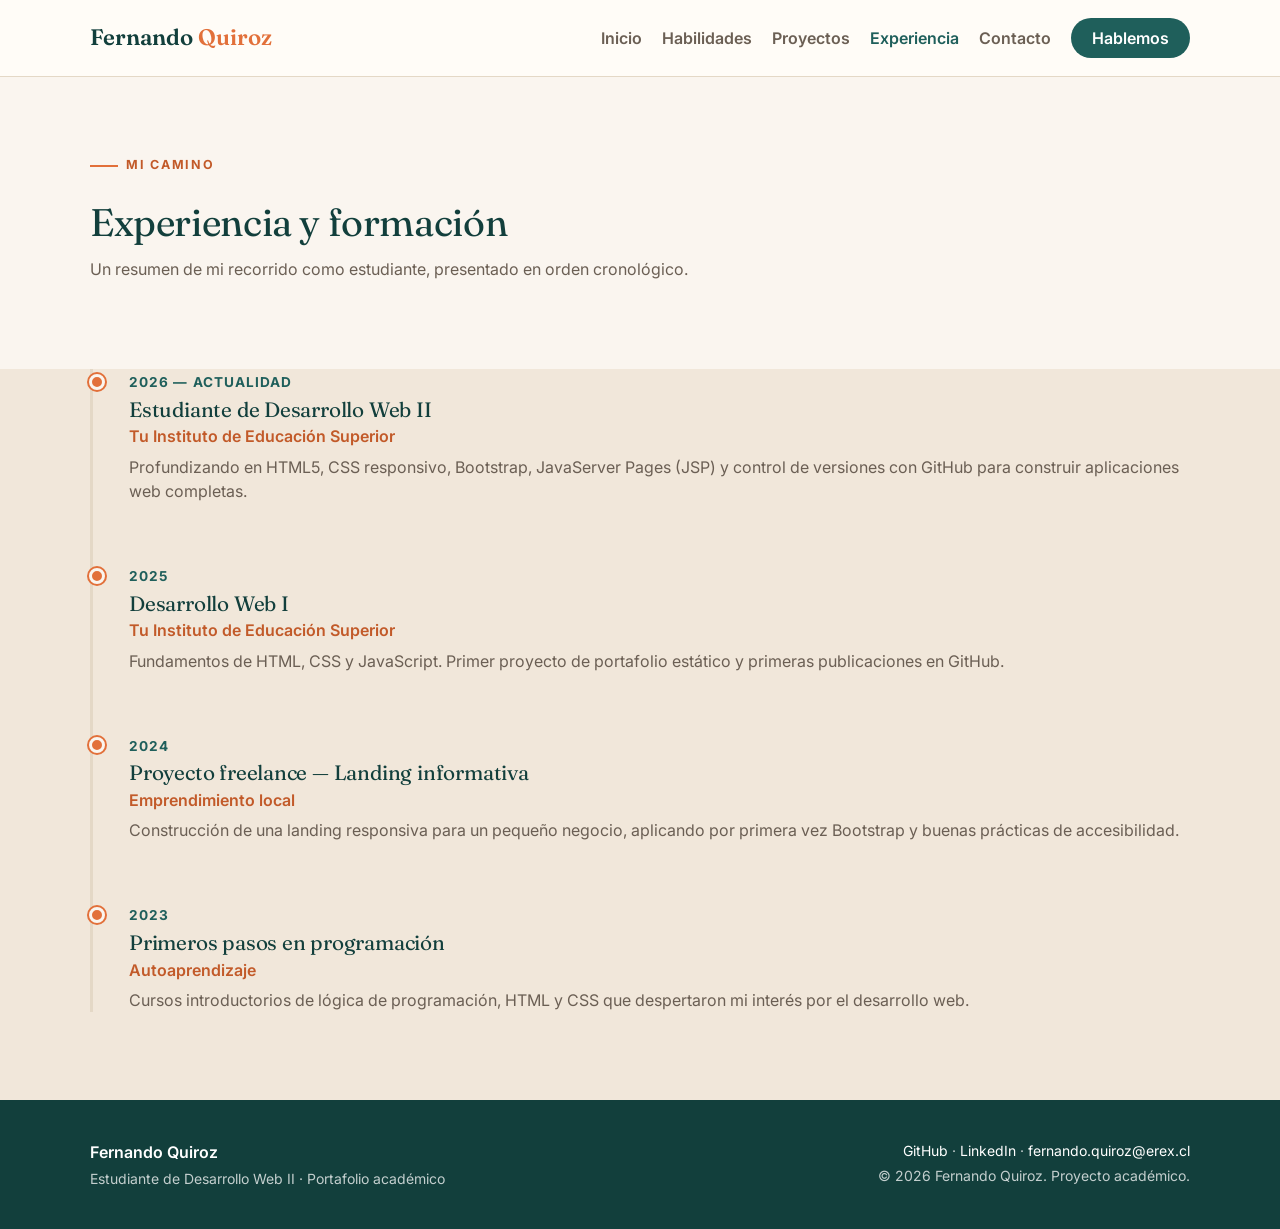
==== experiencia.html @ 35de8bd1 "Estructura inicial del portafolio: HTML5, CSS reset, Bootstrap, JS dinamico, formularios y JSP+BD Co" ====
<!DOCTYPE html>
<html lang="es">
<head>
  <meta charset="UTF-8" />
  <meta name="viewport" content="width=device-width, initial-scale=1.0" />
  <title>Experiencia · Fernando Quiroz</title>
  <meta
    name="description"
    content="Trayectoria formativa de Fernando Quiroz como estudiante de Desarrollo Web II."
  />

  <link rel="preconnect" href="https://fonts.googleapis.com" />
  <link rel="preconnect" href="https://fonts.gstatic.com" crossorigin />
  <link
    href="https://fonts.googleapis.com/css2?family=Fraunces:opsz,wght@9..144,500;9..144,600;9..144,700&family=Inter:wght@400;500;600;700&display=swap"
    rel="stylesheet"
  />

  <link
    href="https://cdn.jsdelivr.net/npm/bootstrap@5.3.3/dist/css/bootstrap.min.css"
    rel="stylesheet"
  />

  <link rel="stylesheet" href="css/reset.css" />
  <link rel="stylesheet" href="css/styles.css" />
</head>
<body>
  <header>
    <nav class="navbar navbar-expand-lg navbar-portfolio sticky-top py-3">
      <div class="container container-narrow">
        <a class="navbar-brand" href="index.html">Fernando <span>Quiroz</span></a>
        <button
          class="navbar-toggler"
          type="button"
          data-bs-toggle="collapse"
          data-bs-target="#navPrincipal"
          aria-controls="navPrincipal"
          aria-expanded="false"
          aria-label="Abrir menú de navegación"
        >
          <span class="navbar-toggler-icon"></span>
        </button>
        <div class="collapse navbar-collapse" id="navPrincipal">
          <ul class="navbar-nav ms-auto align-items-lg-center gap-lg-1">
            <li class="nav-item"><a class="nav-link" href="index.html">Inicio</a></li>
            <li class="nav-item"><a class="nav-link" href="habilidades.html">Habilidades</a></li>
            <li class="nav-item"><a class="nav-link" href="proyectos.html">Proyectos</a></li>
            <li class="nav-item"><a class="nav-link" href="experiencia.html">Experiencia</a></li>
            <li class="nav-item"><a class="nav-link" href="contacto.html">Contacto</a></li>
            <li class="nav-item ms-lg-2 mt-2 mt-lg-0">
              <a class="btn-nav-cta d-inline-block" href="contacto.html">Hablemos</a>
            </li>
          </ul>
        </div>
      </div>
    </nav>
  </header>

  <main>
    <section class="section">
      <div class="container container-narrow">
        <p class="kicker">Mi camino</p>
        <h1 class="section-title">Experiencia y formación</h1>
        <p class="section-lead">
          Un resumen de mi recorrido como estudiante, presentado en orden cronológico.
        </p>
      </div>
    </section>

    <section class="section section-alt pt-0">
      <div class="container container-narrow">
        <ol class="timeline list-unstyled">
          <li class="timeline-item">
            <span class="timeline-period">2026 — actualidad</span>
            <h3>Estudiante de Desarrollo Web II</h3>
            <span class="timeline-org">Tu Instituto de Educación Superior</span>
            <p>
              Profundizando en HTML5, CSS responsivo, Bootstrap, JavaServer Pages (JSP) y control
              de versiones con GitHub para construir aplicaciones web completas.
            </p>
          </li>
          <li class="timeline-item">
            <span class="timeline-period">2025</span>
            <h3>Desarrollo Web I</h3>
            <span class="timeline-org">Tu Instituto de Educación Superior</span>
            <p>
              Fundamentos de HTML, CSS y JavaScript. Primer proyecto de portafolio estático y
              primeras publicaciones en GitHub.
            </p>
          </li>
          <li class="timeline-item">
            <span class="timeline-period">2024</span>
            <h3>Proyecto freelance — Landing informativa</h3>
            <span class="timeline-org">Emprendimiento local</span>
            <p>
              Construcción de una landing responsiva para un pequeño negocio, aplicando por
              primera vez Bootstrap y buenas prácticas de accesibilidad.
            </p>
          </li>
          <li class="timeline-item">
            <span class="timeline-period">2023</span>
            <h3>Primeros pasos en programación</h3>
            <span class="timeline-org">Autoaprendizaje</span>
            <p>
              Cursos introductorios de lógica de programación, HTML y CSS que despertaron mi
              interés por el desarrollo web.
            </p>
          </li>
        </ol>
      </div>
    </section>
  </main>

  <footer class="site-footer">
    <div class="container container-narrow">
      <div class="row g-4">
        <div class="col-md-6">
          <p class="fw-semibold text-white mb-1">Fernando Quiroz</p>
          <p class="small mb-0">Estudiante de Desarrollo Web II · Portafolio académico</p>
        </div>
        <div class="col-md-6 text-md-end">
          <p class="small mb-1">
            <a href="https://github.com/" target="_blank" rel="noopener noreferrer">GitHub</a>
            ·
            <a href="https://www.linkedin.com/" target="_blank" rel="noopener noreferrer">LinkedIn</a>
            ·
            <a href="mailto:fernando.quiroz@erex.cl">fernando.quiroz@erex.cl</a>
          </p>
          <p class="small mb-0">&copy; 2026 Fernando Quiroz. Proyecto académico.</p>
        </div>
      </div>
    </div>
  </footer>

  <script
    src="https://cdn.jsdelivr.net/npm/bootstrap@5.3.3/dist/js/bootstrap.bundle.min.js"
  ></script>
  <script src="js/data.js"></script>
  <script src="js/main.js"></script>
</body>
</html>
---- css/styles.css ----
/* =========================================================
   Mi Portafolio · Fernando Quiroz
   Hoja de estilos propia (complementa a Bootstrap 5)
   ========================================================= */

:root {
  /* Paleta */
  --color-bg: #faf5ef;
  --color-bg-alt: #f1e7da;
  --color-surface: #fffcf7;
  --color-text: #2b2420;
  --color-text-muted: #6b5f54;
  --color-primary: #1f5f5b;
  --color-primary-dark: #123f3c;
  --color-primary-light: #dcebe9;
  --color-accent: #e2703a;
  --color-accent-dark: #c25a29;
  --color-accent-light: #f6c98d;
  --color-border: #e4d8c6;

  /* Tipografía */
  --font-display: "Fraunces", "Georgia", serif;
  --font-body: "Inter", "Segoe UI", sans-serif;

  /* Layout */
  --radius-sm: 8px;
  --radius-md: 16px;
  --radius-lg: 28px;
  --shadow-soft: 0 20px 45px -25px rgba(43, 36, 32, 0.35);
  --container-max: 1140px;
}

body {
  background-color: var(--color-bg);
  color: var(--color-text);
  font-family: var(--font-body);
  font-size: 1rem;
}

h1, h2, h3, h4 {
  font-family: var(--font-display);
  letter-spacing: -0.01em;
}

a {
  transition: color 0.2s ease;
}

.container-narrow {
  max-width: var(--container-max);
  margin-inline: auto;
  padding-inline: 1.25rem;
}

/* =========================================================
   Etiqueta "kicker" — reemplaza los rótulos tipo terminal
   ========================================================= */
.kicker {
  display: inline-flex;
  align-items: center;
  gap: 0.5rem;
  font-family: var(--font-body);
  font-size: 0.78rem;
  font-weight: 700;
  letter-spacing: 0.14em;
  text-transform: uppercase;
  color: var(--color-accent-dark);
}

.kicker::before {
  content: "";
  width: 1.75rem;
  height: 2px;
  background: var(--color-accent);
  display: inline-block;
}

/* =========================================================
   Navbar
   ========================================================= */
.navbar-portfolio {
  background-color: var(--color-surface);
  border-bottom: 1px solid var(--color-border);
}

.navbar-portfolio .navbar-brand {
  font-family: var(--font-display);
  font-size: 1.4rem;
  font-weight: 600;
  color: var(--color-primary-dark);
}

.navbar-portfolio .navbar-brand span {
  color: var(--color-accent);
}

.navbar-portfolio .nav-link {
  font-weight: 600;
  color: var(--color-text-muted);
  padding-inline: 0.9rem;
}

.navbar-portfolio .nav-link.active,
.navbar-portfolio .nav-link:hover {
  color: var(--color-primary);
}

.navbar-portfolio .btn-nav-cta {
  background: var(--color-primary);
  color: #fff;
  border-radius: 999px;
  padding: 0.5rem 1.3rem;
  font-weight: 600;
}

.navbar-portfolio .btn-nav-cta:hover {
  background: var(--color-primary-dark);
  color: #fff;
}

/* =========================================================
   Botones
   ========================================================= */
.btn-brand {
  background-color: var(--color-accent);
  border-color: var(--color-accent);
  color: #fff;
  font-weight: 600;
  border-radius: 999px;
  padding: 0.7rem 1.6rem;
}

.btn-brand:hover {
  background-color: var(--color-accent-dark);
  border-color: var(--color-accent-dark);
  color: #fff;
}

.btn-outline-brand {
  border: 2px solid var(--color-primary);
  color: var(--color-primary);
  font-weight: 600;
  border-radius: 999px;
  padding: 0.65rem 1.5rem;
  background: transparent;
}

.btn-outline-brand:hover {
  background-color: var(--color-primary);
  color: #fff;
}

/* =========================================================
   Hero (Inicio)
   ========================================================= */
.hero {
  padding-block: 5rem 4rem;
  position: relative;
  overflow: hidden;
}

.hero::before {
  content: "";
  position: absolute;
  top: -120px;
  right: -120px;
  width: 340px;
  height: 340px;
  background: var(--color-accent-light);
  opacity: 0.35;
  border-radius: 50%;
  z-index: 0;
}

.hero-content {
  position: relative;
  z-index: 1;
}

.hero-eyebrow {
  color: var(--color-primary);
  font-weight: 700;
  letter-spacing: 0.12em;
  text-transform: uppercase;
  font-size: 0.85rem;
}

.hero h1 {
  font-size: clamp(2.4rem, 5vw, 3.8rem);
  line-height: 1.05;
  margin-block: 0.75rem 1.25rem;
  color: var(--color-primary-dark);
}

.hero h1 em {
  font-style: normal;
  color: var(--color-accent);
}

.hero-lead {
  font-size: 1.15rem;
  color: var(--color-text-muted);
  max-width: 42ch;
  margin-bottom: 2rem;
}

.avatar-badge {
  width: min(320px, 80%);
  aspect-ratio: 1;
  margin-inline: auto;
  border-radius: var(--radius-lg);
  background: linear-gradient(160deg, var(--color-primary) 0%, var(--color-primary-dark) 100%);
  display: flex;
  align-items: center;
  justify-content: center;
  color: #fff;
  font-family: var(--font-display);
  font-size: 5rem;
  box-shadow: var(--shadow-soft);
  position: relative;
  z-index: 1;
}

/* =========================================================
   Secciones genéricas
   ========================================================= */
.section {
  padding-block: 4.5rem;
}

.section-alt {
  background-color: var(--color-bg-alt);
}

.section-title {
  font-size: clamp(1.9rem, 3vw, 2.6rem);
  color: var(--color-primary-dark);
  margin-block: 0.5rem 0.75rem;
}

.section-lead {
  color: var(--color-text-muted);
  max-width: 60ch;
}

/* =========================================================
   Estadísticas
   ========================================================= */
.stat-card {
  background: var(--color-surface);
  border: 1px solid var(--color-border);
  border-radius: var(--radius-md);
  padding: 1.75rem 1.25rem;
  text-align: center;
  height: 100%;
}

.stat-number {
  font-family: var(--font-display);
  font-size: 2.4rem;
  color: var(--color-accent);
  display: block;
}

.stat-label {
  color: var(--color-text-muted);
  font-size: 0.92rem;
  margin-top: 0.35rem;
}

/* =========================================================
   Tarjetas de proyecto
   ========================================================= */
.project-card {
  background: var(--color-surface);
  border: 1px solid var(--color-border);
  border-radius: var(--radius-md);
  padding: 1.75rem;
  height: 100%;
  transition: transform 0.25s ease, box-shadow 0.25s ease;
}

.project-card:hover {
  transform: translateY(-6px);
  box-shadow: var(--shadow-soft);
}

.project-card .project-tag {
  display: inline-block;
  background: var(--color-primary-light);
  color: var(--color-primary-dark);
  font-size: 0.75rem;
  font-weight: 700;
  padding: 0.25rem 0.65rem;
  border-radius: 999px;
  margin: 0 0.3rem 0.3rem 0;
}

.project-card h3 {
  font-size: 1.25rem;
  margin-block: 0.75rem 0.5rem;
  color: var(--color-primary-dark);
}

.project-card p {
  color: var(--color-text-muted);
  font-size: 0.95rem;
}

.filter-pill {
  border: 1px solid var(--color-border);
  background: var(--color-surface);
  color: var(--color-text-muted);
  border-radius: 999px;
  padding: 0.45rem 1.1rem;
  font-weight: 600;
  font-size: 0.9rem;
}

.filter-pill.active,
.filter-pill:hover {
  background: var(--color-primary);
  border-color: var(--color-primary);
  color: #fff;
}

/* =========================================================
   Habilidades
   ========================================================= */
.skill-row {
  margin-bottom: 1.5rem;
}

.skill-row .skill-head {
  display: flex;
  justify-content: space-between;
  font-weight: 600;
  margin-bottom: 0.4rem;
}

.skill-row .skill-percent {
  color: var(--color-accent-dark);
}

.skill-track {
  height: 10px;
  border-radius: 999px;
  background: var(--color-bg-alt);
  overflow: hidden;
}

.skill-fill {
  height: 100%;
  border-radius: 999px;
  background: linear-gradient(90deg, var(--color-primary) 0%, var(--color-accent) 100%);
  width: 0;
  transition: width 1.1s ease;
}

.skill-card {
  background: var(--color-surface);
  border: 1px solid var(--color-border);
  border-radius: var(--radius-md);
  padding: 2rem;
  height: 100%;
}

/* =========================================================
   Experiencia — línea de tiempo
   ========================================================= */
.timeline {
  position: relative;
  padding-left: 2.25rem;
  border-left: 3px solid var(--color-border);
}

.timeline-item {
  position: relative;
  padding-bottom: 2.75rem;
}

.timeline-item:last-child {
  padding-bottom: 0;
}

.timeline-item::before {
  content: "";
  position: absolute;
  left: -2.47rem;
  top: 0.3rem;
  width: 16px;
  height: 16px;
  border-radius: 50%;
  background: var(--color-accent);
  border: 3px solid var(--color-bg);
  box-shadow: 0 0 0 2px var(--color-accent);
}

.timeline-period {
  font-weight: 700;
  color: var(--color-primary);
  font-size: 0.85rem;
  text-transform: uppercase;
  letter-spacing: 0.08em;
}

.timeline-item h3 {
  font-size: 1.3rem;
  margin-block: 0.3rem 0.1rem;
  color: var(--color-primary-dark);
}

.timeline-org {
  font-weight: 600;
  color: var(--color-accent-dark);
  margin-bottom: 0.4rem;
  display: block;
}

.timeline-item p {
  color: var(--color-text-muted);
}

/* =========================================================
   Formularios
   ========================================================= */
.form-card {
  background: var(--color-surface);
  border: 1px solid var(--color-border);
  border-radius: var(--radius-md);
  padding: 2rem;
}

.form-label {
  font-weight: 600;
  color: var(--color-text);
}

.form-control,
.form-select {
  border: 1px solid var(--color-border);
  border-radius: var(--radius-sm);
  padding: 0.65rem 0.9rem;
  background-color: #fff;
}

.form-control:focus,
.form-select:focus {
  border-color: var(--color-primary);
  box-shadow: 0 0 0 0.2rem rgba(31, 95, 91, 0.15);
}

.form-text {
  color: var(--color-text-muted);
}

/* =========================================================
   Newsletter
   ========================================================= */
.newsletter-band {
  background: var(--color-primary-dark);
  color: #fff;
  border-radius: var(--radius-lg);
  padding: 3rem;
}

.newsletter-band .section-lead {
  color: rgba(255, 255, 255, 0.75);
}

.newsletter-band .form-control {
  border: none;
}

/* =========================================================
   Footer
   ========================================================= */
.site-footer {
  background: var(--color-primary-dark);
  color: rgba(255, 255, 255, 0.75);
  padding-block: 2.5rem;
}

.site-footer a {
  color: #fff;
}

.site-footer a:hover {
  color: var(--color-accent-light);
}

/* =========================================================
   Responsivo
   ========================================================= */
@media (max-width: 991.98px) {
  .hero {
    text-align: center;
    padding-block: 3.5rem 2.5rem;
  }

  .hero-lead {
    margin-inline: auto;
  }

  .avatar-badge {
    margin-top: 2.5rem;
  }

  .timeline {
    padding-left: 1.75rem;
  }

  .timeline-item::before {
    left: -1.97rem;
  }
}

@media (max-width: 575.98px) {
  .section {
    padding-block: 3rem;
  }

  .form-card,
  .newsletter-band {
    padding: 1.5rem;
  }
}
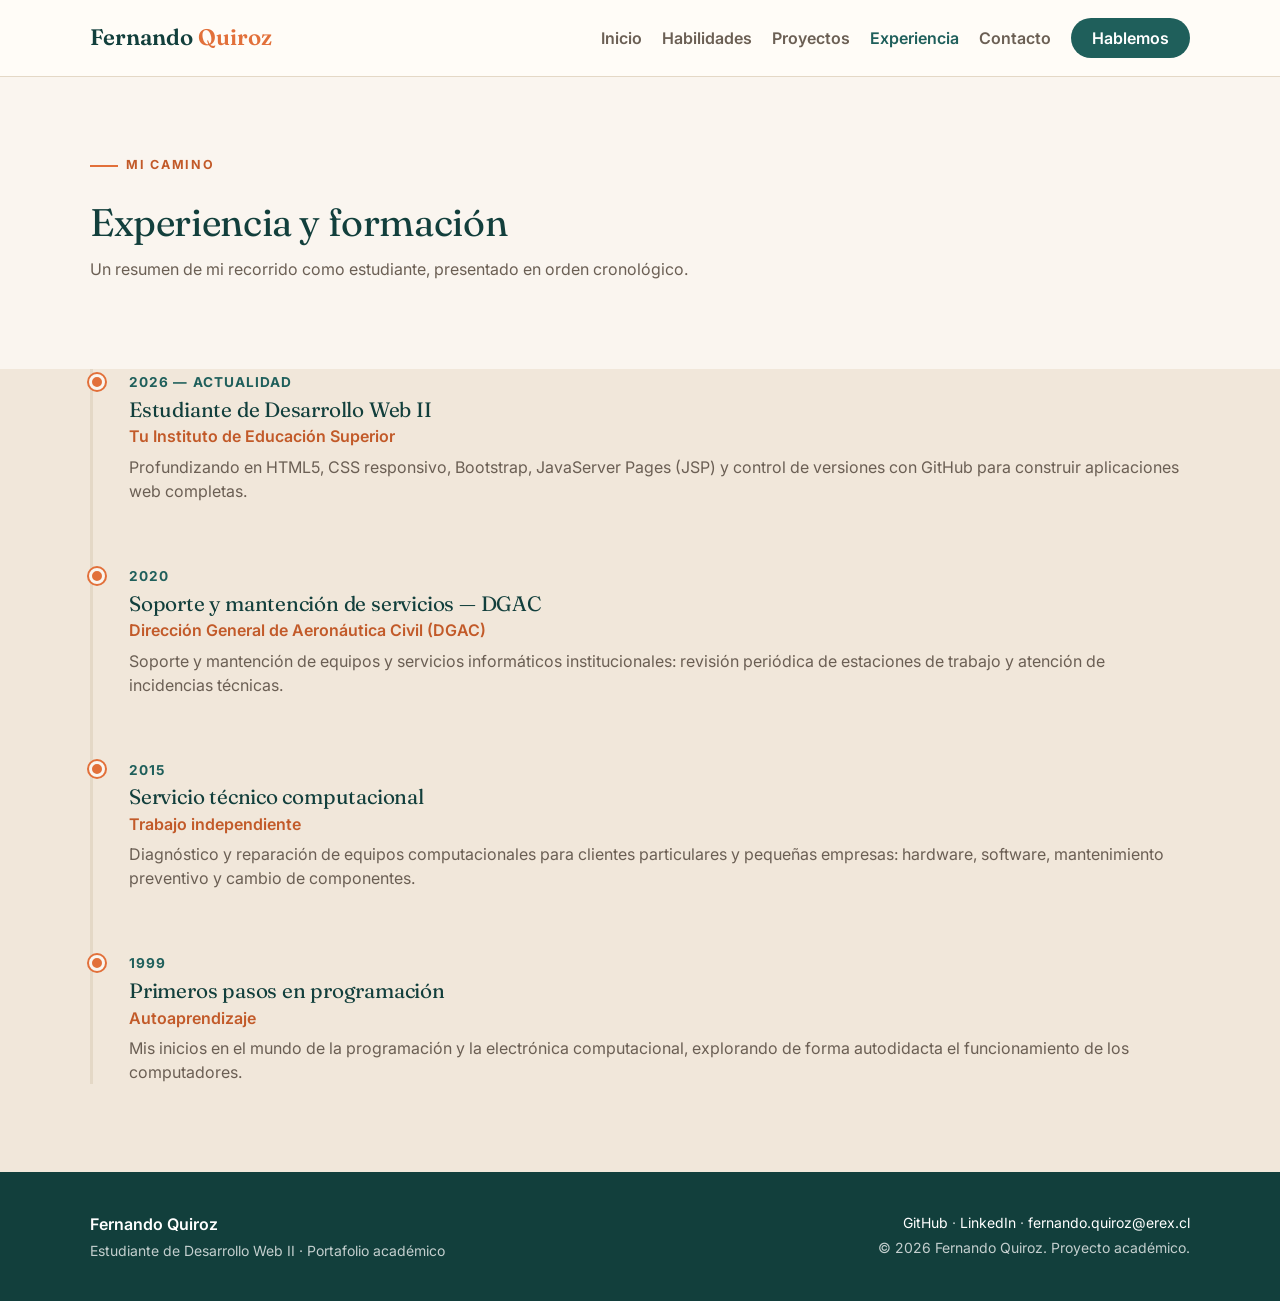
==== commit 2ab0fae7: "Reemplaza la linea de tiempo ficticia por experiencia real: DGAC (2020), servicio tecnico (2015) y p" ====
--- a/experiencia.html
+++ b/experiencia.html
@@ -80,30 +80,31 @@
             </p>
           </li>
           <li class="timeline-item">
-            <span class="timeline-period">2025</span>
-            <h3>Desarrollo Web I</h3>
-            <span class="timeline-org">Tu Instituto de Educación Superior</span>
+            <span class="timeline-period">2020</span>
+            <h3>Soporte y mantención de servicios — DGAC</h3>
+            <span class="timeline-org">Dirección General de Aeronáutica Civil (DGAC)</span>
             <p>
-              Fundamentos de HTML, CSS y JavaScript. Primer proyecto de portafolio estático y
-              primeras publicaciones en GitHub.
+              Soporte y mantención de equipos y servicios informáticos institucionales: revisión
+              periódica de estaciones de trabajo y atención de incidencias técnicas.
             </p>
           </li>
           <li class="timeline-item">
-            <span class="timeline-period">2024</span>
-            <h3>Proyecto freelance — Landing informativa</h3>
-            <span class="timeline-org">Emprendimiento local</span>
+            <span class="timeline-period">2015</span>
+            <h3>Servicio técnico computacional</h3>
+            <span class="timeline-org">Trabajo independiente</span>
             <p>
-              Construcción de una landing responsiva para un pequeño negocio, aplicando por
-              primera vez Bootstrap y buenas prácticas de accesibilidad.
+              Diagnóstico y reparación de equipos computacionales para clientes particulares y
+              pequeñas empresas: hardware, software, mantenimiento preventivo y cambio de
+              componentes.
             </p>
           </li>
           <li class="timeline-item">
-            <span class="timeline-period">2023</span>
+            <span class="timeline-period">1999</span>
             <h3>Primeros pasos en programación</h3>
             <span class="timeline-org">Autoaprendizaje</span>
             <p>
-              Cursos introductorios de lógica de programación, HTML y CSS que despertaron mi
-              interés por el desarrollo web.
+              Mis inicios en el mundo de la programación y la electrónica computacional,
+              explorando de forma autodidacta el funcionamiento de los computadores.
             </p>
           </li>
         </ol>
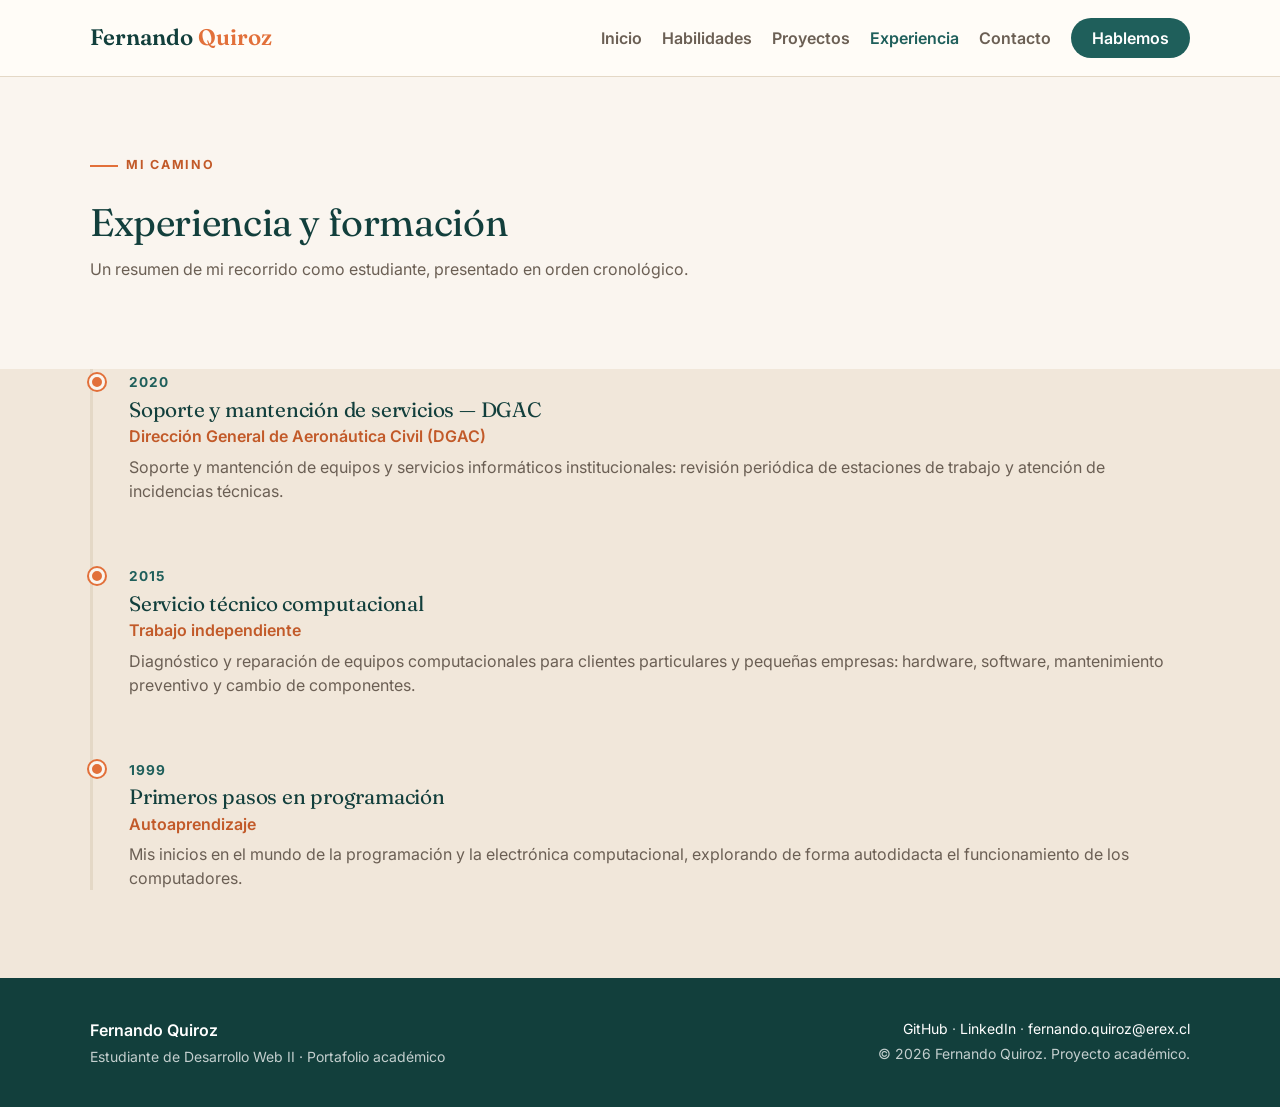
==== commit cd409b99: "Elimina la entrada ficticia de estudiante de la linea de tiempo, dejando solo experiencia real Co-Au" ====
--- a/experiencia.html
+++ b/experiencia.html
@@ -71,15 +71,6 @@
       <div class="container container-narrow">
         <ol class="timeline list-unstyled">
           <li class="timeline-item">
-            <span class="timeline-period">2026 — actualidad</span>
-            <h3>Estudiante de Desarrollo Web II</h3>
-            <span class="timeline-org">Tu Instituto de Educación Superior</span>
-            <p>
-              Profundizando en HTML5, CSS responsivo, Bootstrap, JavaServer Pages (JSP) y control
-              de versiones con GitHub para construir aplicaciones web completas.
-            </p>
-          </li>
-          <li class="timeline-item">
             <span class="timeline-period">2020</span>
             <h3>Soporte y mantención de servicios — DGAC</h3>
             <span class="timeline-org">Dirección General de Aeronáutica Civil (DGAC)</span>
